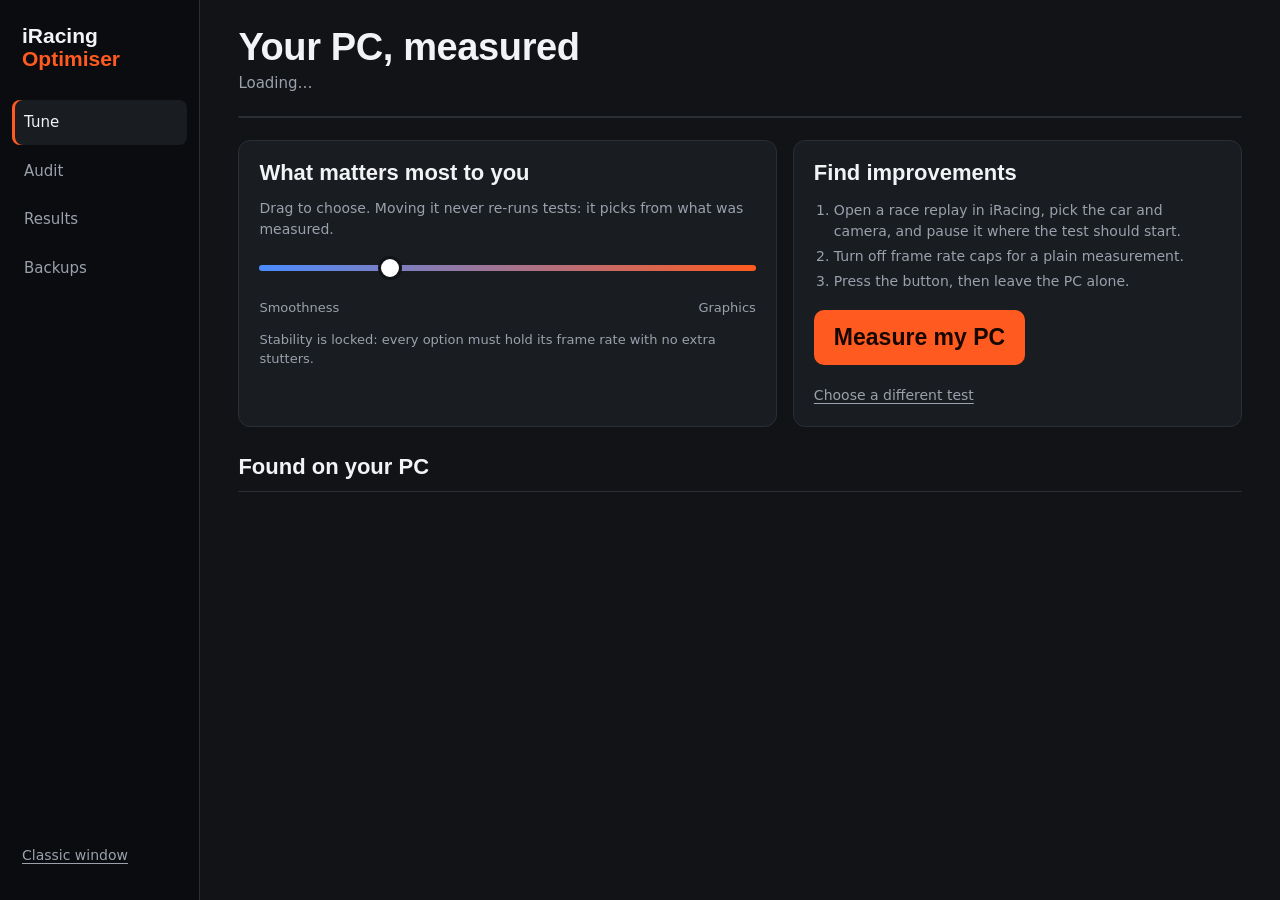
==== iroptimizer/webui/index.html @ 359b41b2 "Sim restart loop: close iRacing, change a graphics setting safely, reopen the replay, carry on iRaci" ====
<!DOCTYPE html>
<html lang="en"><head><meta charset="utf-8"><meta name="viewport" content="width=device-width,initial-scale=1">
<meta http-equiv="Content-Security-Policy" content="default-src 'self'; script-src 'self'; style-src 'self'; img-src 'self' data:; connect-src 'self'">
<title>iRacing Optimiser</title>
<link rel="stylesheet" href="app.css">
</head><body>
<div class="app">
<nav class="rail" aria-label="Screens">
 <div class="brand">iRacing <span>Optimiser</span><small id="version-top"></small></div>
 <button class="nav" data-screen="tune" aria-current="true">Tune</button>
 <button class="nav" data-screen="audit" aria-current="false">Audit</button>
 <button class="nav" data-screen="results" aria-current="false">Results</button>
 <button class="nav" data-screen="backups" aria-current="false">Backups</button>
 <div class="foot"><button class="link" id="classic">Classic window</button><span id="machine"></span><span id="version"></span></div>
</nav>
<main>
<div id="alert" class="alert" hidden></div>
<div id="update" class="alert update" hidden><p><strong>A newer build is available.</strong> Install it here instead of downloading it again.</p><button class="btn small" id="update-go">Update and restart</button></div>

<section id="tune">
 <h1>Your PC, measured</h1>
 <p class="sub" id="subtitle">Loading…</p>
 <div class="read" id="readouts"></div>
 <div class="tune">
  <div class="card">
   <h2>What matters most to you</h2>
   <label for="focus" class="hint">Drag to choose. Moving it never re-runs tests: it picks from what was measured.</label>
   <input type="range" id="focus" min="0" max="4" step="1" value="1" aria-describedby="pick">
   <div class="ends"><span>Smoothness</span><span>Graphics</span></div>
   <p id="pick"><b id="pick-label"></b><span id="pick-text"></span></p>
   <p class="lock">Stability is locked: every option must hold its frame rate with no extra stutters.</p>
  </div>

  <div class="card start" id="start-card">
   <div>
    <h2>Find improvements</h2>
    <ol class="steps"><li>Open a race replay in iRacing, pick the car and camera, and pause it where the test should start.</li>
     <li>Turn off frame rate caps for a plain measurement.</li><li>Press the button, then leave the PC alone.</li></ol>
   </div>
   <div>
    <button class="btn" id="go">Measure my PC</button>
    <p class="why" id="go-why"></p>
    <button class="link" id="other-tests" aria-expanded="false" aria-controls="tests-box">Choose a different test</button>
   </div>
   <div id="tests-box" class="tests-box" hidden>
    <fieldset><legend>Test</legend>
     <label class="opt"><input type="radio" name="test" value="repeat" checked> <span><b>Measure my PC</b> The same replay several times, changing nothing.</span></label>
     <label class="opt"><input type="radio" name="test" value="background"> <span><b>Background apps: running vs paused</b> Finds busy apps, pauses them for half the runs and compares.</span></label>
     <label class="opt"><input type="radio" name="test" value="restart"> <span><b>Sim restart check</b> Closes iRacing between sides and you reopen the same saved replay. Proves a restart doesn't change the result, before graphics tests rely on it.</span></label>
     <label class="opt"><input type="radio" name="test" value="guided"> <span><b>Something you switch yourself</b> The app tells you when to change it, for example G-Sync.</span></label>
    </fieldset>
    <div class="ab" id="ab-names" hidden>
     <label>A, what you have now<input id="ab-a" value="G-Sync off" maxlength="60"></label>
     <label>B, what to try<input id="ab-b" value="G-Sync on" maxlength="60"></label>
    </div>
    <details><summary>Test length</summary>
     <div class="len">
      <label>Seconds per run<input id="len-seconds" type="number" min="10" max="600" step="5" value="60"></label>
      <label>Runs (per side)<input id="len-runs" type="number" min="3" max="20" value="5"></label>
      <label>Warm-up runs<input id="len-warmup" type="number" min="0" max="3" value="1"></label>
     </div>
    </details>
    <button class="btn small" id="go-chosen">Start this test</button>
   </div>
  </div>

  <div class="card run" id="run-card" hidden>
   <h2 id="run-title"></h2>
   <div class="bar" role="progressbar" aria-valuemin="0" aria-valuemax="100" id="run-bar"><i></i></div>
   <p class="why" id="run-eta"></p>
   <div class="result" id="run-result" hidden>
    <h3 id="run-verdict"></h3>
    <div id="run-lines"></div>
    <div class="row"><button class="btn small" id="run-report">Open report</button><button class="ghost" id="run-results">See all results</button></div>
   </div>
   <ul class="log" id="run-log" aria-live="polite"></ul>
   <div class="row"><button class="ghost" id="run-stop">Stop</button><button class="ghost" id="run-close" hidden>Close</button></div>
  </div>
 </div>
 <h2>Found on your PC</h2>
 <ul class="find" id="finds"></ul>
</section>

<section id="audit" hidden>
 <h1>Audit my PC</h1>
 <p class="sub" id="au-sub">Every Windows, NVIDIA and iRacing setting that can affect smoothness, as it is now. Nothing is changed.</p>
 <div class="card"><div class="head"><h2>Current settings</h2><button class="ghost" id="au-refresh">Read again</button></div>
  <div class="chips" role="group" aria-label="Show">
   <span class="chip-label">Area</span>
   <button class="chip" data-area="" aria-pressed="true">All</button><button class="chip" data-area="Windows" aria-pressed="false">Windows</button><button class="chip" data-area="NVIDIA" aria-pressed="false">NVIDIA</button><button class="chip" data-area="iRacing" aria-pressed="false">iRacing</button>
   <span class="chip-label">Verdict</span>
   <button class="chip" data-show="" aria-pressed="true">All</button><button class="chip" data-show="attention" aria-pressed="false">Needs attention</button><button class="chip" data-show="test" aria-pressed="false">Test</button><button class="chip" data-show="fine" aria-pressed="false">Fine or info</button>
  </div>
  <div class="scroll"><table><thead><tr><th>Setting</th><th>Now</th><th>Verdict</th><th>Why</th><th></th></tr></thead><tbody id="au-rows"></tbody></table></div>
  <p class="note">"Test" means it depends on your PC, so only a measurement can say. "Test automatically" switches the setting itself, measures both and puts yours back, even after a crash. "Test this" is for settings the app can't switch while iRacing runs yet: the replay pauses, you change that one setting, and the app measures both.</p>
 </div>
</section>

<section id="results" hidden>
 <h1 id="headline"></h1>
 <p class="sub">Every number here comes from your PC on the replay you chose.</p>
 <div class="res">
  <div class="card"><h2>1% low per setup tested</h2><div class="fig"><svg id="chart" role="img" aria-label="1% low fps for each setup tested"></svg></div></div>
  <div class="card sum"><h2>Summary</h2><div id="summary"></div></div>
 </div>
 <div class="card"><div class="head"><h2>Tests, changes and notes</h2><div class="row"><button class="ghost" id="add-note">Add a note</button><button class="ghost" id="open-folder">Open results folder</button></div></div>
  <div class="scroll"><table><thead><tr><th>When</th><th>Test</th><th class="n">1% low (fps)</th><th class="n">Slowest 1% of frames</th><th>Verdict</th><th></th></tr></thead><tbody id="tests"></tbody></table></div>
 </div>
</section>

<section id="backups" hidden>
 <h1>Backups</h1>
 <p class="sub" id="bk-sub">Your iRacing settings are saved before anything changes. One click puts them back.</p>
 <div class="card"><div class="head"><h2>Saved settings</h2><button class="ghost" id="bk-now">Back up now</button></div>
  <div class="scroll"><table><thead><tr><th>Saved</th><th>Why</th><th>Files</th><th></th></tr></thead><tbody id="bk-rows"></tbody></table></div>
  <p class="note" id="bk-note"></p>
 </div>
</section>
</main></div>

<dialog id="dlg" aria-labelledby="dlg-title">
 <h2 id="dlg-title"></h2>
 <div id="dlg-body"></div>
 <div class="row end"><button class="ghost" id="dlg-cancel">Cancel</button><button class="btn small" id="dlg-ok">OK</button></div>
</dialog>
<div id="toast" class="toast" role="status" hidden></div>
<script src="app.js"></script>
</body></html>
---- iroptimizer/webui/app.css ----
/* A race engineer's screen: graphite ground, white ink, one signal orange for the action,
   green and red only for verdicts. Fonts are built into Windows (nothing is downloaded). */
:root{color-scheme:dark;--bg:#111317;--rail:#0b0c0f;--panel:#191c21;--panel2:#20242a;--line:#2a2e35;--ink:#f2f3f5;--mute:#9aa1ac;
 --go:#ff5a1f;--good:#3ecf74;--bad:#ff4d4d;--warn:#f2b84b;--info:#6aa6ff;
 --display:"Bahnschrift SemiCondensed","Bahnschrift","Barlow Semi Condensed","Arial Narrow",sans-serif;
 --text:"Segoe UI Variable Text","Segoe UI",system-ui,sans-serif}
*{box-sizing:border-box;min-width:0}
html,body{height:100%}
body{margin:0;background:var(--bg);color:var(--ink);font:15px/1.5 var(--text);overflow-x:clip}
.app{display:grid;grid-template-columns:200px minmax(0,1fr);min-height:100%}
.rail{background:var(--rail);padding:20px 12px;display:flex;flex-direction:column;gap:4px;border-right:1px solid var(--line);position:sticky;top:0;height:100vh}
.brand{font:700 21px/1.1 var(--display);padding:4px 10px 20px}
.brand span{color:var(--go)}
.brand small{display:block;font:500 12px/1.4 var(--text);color:var(--mute);margin-top:6px}
.nav{all:unset;cursor:pointer;display:block;padding:11px 12px;border-radius:8px;color:var(--mute);font-weight:500;min-height:22px}
.nav:hover{background:var(--panel);color:var(--ink)}
.nav[aria-current=true]{background:var(--panel);color:var(--ink);box-shadow:inset 3px 0 0 var(--go)}
.nav:focus-visible{outline:2px solid var(--go)}
.rail .foot{margin-top:auto;color:var(--mute);font-size:12px;padding:10px;display:flex;flex-direction:column;gap:2px}
main{padding:28px clamp(16px,3vw,40px) 48px;max-width:1280px;width:100%}
h1{font:600 38px/1.05 var(--display);margin:0 0 4px;letter-spacing:-.01em}
h2{font:600 22px/1.1 var(--display);margin:0 0 12px}
.sub{color:var(--mute);margin:0 0 22px}
.hint{color:var(--mute);font-size:14px;display:block}
.alert{background:#3a1416;border:1px solid var(--bad);border-radius:12px;padding:14px 18px;margin-bottom:20px;display:flex;gap:16px;align-items:center;justify-content:space-between}
.alert p{margin:0}
.alert.update{background:#1c2433;border-color:var(--info)}
.read{display:grid;grid-template-columns:repeat(4,minmax(0,1fr));gap:1px;background:var(--line);border:1px solid var(--line);border-radius:12px;overflow:hidden;margin-bottom:22px}
.read div{background:var(--panel);padding:16px 18px}
.read b{display:block;font:700 clamp(34px,4.4vw,54px)/1 var(--display);font-variant-numeric:tabular-nums;margin-top:4px}
.read small{color:var(--mute);font-size:13px}
.read em{font-style:normal;font-size:13px;color:var(--good);display:block;margin-top:6px;min-height:1.2em}
.read em.mute{color:var(--mute)}
.tune{display:grid;grid-template-columns:minmax(0,1.2fr) minmax(0,1fr);gap:16px;margin-bottom:28px}
.card{background:var(--panel);border:1px solid var(--line);border-radius:12px;padding:20px}
.head{display:flex;justify-content:space-between;align-items:center;gap:12px;margin-bottom:6px}
.head h2{margin:0}
.ends{display:flex;justify-content:space-between;color:var(--mute);font-size:13px;margin-top:2px}
input[type=range]{width:100%;appearance:none;height:44px;background:transparent;margin:6px 0 0}
input[type=range]::-webkit-slider-runnable-track{height:6px;border-radius:3px;background:linear-gradient(90deg,#4b8cff,var(--go))}
input[type=range]::-webkit-slider-thumb{appearance:none;width:24px;height:24px;border-radius:50%;background:#fff;margin-top:-9px;border:3px solid var(--bg)}
input[type=range]:focus-visible{outline:2px solid var(--go);outline-offset:2px}
#pick{margin:12px 0 0;font-size:14px;color:var(--mute)}
#pick b{display:block;font:600 19px/1.2 var(--display);color:var(--ink);margin-bottom:4px}
.lock{margin:12px 0 0;font-size:13px;color:var(--mute)}
.start{display:flex;flex-direction:column;gap:16px}
.steps{margin:0;padding-left:20px;color:var(--mute);font-size:14px}
.steps li{padding:2px 0}
.btn{all:unset;cursor:pointer;display:block;text-align:center;border-radius:10px;padding:16px 20px;font:700 23px/1 var(--display);background:var(--go);color:#160700}
.btn.small{font-size:18px;padding:12px 18px;display:inline-block}
.btn:hover{filter:brightness(1.08)}.btn:focus-visible{outline:2px solid #fff;outline-offset:3px}
.btn[disabled]{opacity:.5;cursor:default;filter:none}
.ghost{all:unset;cursor:pointer;border:1px solid var(--line);border-radius:8px;padding:8px 14px;font-weight:500;white-space:nowrap;font-size:14px}
.ghost:hover{border-color:var(--mute)}.ghost:focus-visible{outline:2px solid var(--go)}
.link{all:unset;cursor:pointer;color:var(--mute);font-size:14px;text-decoration:underline;text-underline-offset:3px;margin-top:10px;display:inline-block}
.link:hover{color:var(--ink)}.link:focus-visible{outline:2px solid var(--go)}
.why{color:var(--mute);font-size:14px;margin:10px 0 0}
.tests-box{border-top:1px solid var(--line);padding-top:14px;display:flex;flex-direction:column;gap:12px}
fieldset{border:0;margin:0;padding:0;display:flex;flex-direction:column;gap:8px}
legend{color:var(--mute);font-size:13px;margin-bottom:4px}
.opt{display:grid;grid-template-columns:20px minmax(0,1fr);gap:8px;align-items:start;font-size:14px;color:var(--mute);cursor:pointer}
.opt b{display:block;color:var(--ink);font-weight:600}
.opt input{margin-top:4px;accent-color:var(--go)}
.ab,.len{display:grid;grid-template-columns:repeat(auto-fit,minmax(140px,1fr));gap:10px}
.ab label,.len label{display:flex;flex-direction:column;gap:4px;font-size:13px;color:var(--mute)}
input:not([type]),input[type=number]{background:var(--bg);color:var(--ink);border:1px solid var(--line);border-radius:8px;padding:8px 10px;font:inherit}
input:focus-visible{outline:2px solid var(--go);outline-offset:1px}
details summary{cursor:pointer;color:var(--mute);font-size:14px;margin-bottom:8px}
.run .bar{height:8px;background:var(--bg);border-radius:4px;overflow:hidden;margin:4px 0 6px}
.run .bar i{display:block;height:100%;width:0;background:var(--go);transition:width .6s linear}
.log{list-style:none;margin:12px 0;padding:10px 12px;background:var(--bg);border-radius:8px;font:12.5px/1.6 Consolas,ui-monospace,monospace;color:var(--mute);max-height:220px;overflow:auto}
.log li span{color:#5d6470;margin-right:8px}
.log li:last-child{color:var(--ink)}
.row{display:flex;gap:10px;align-items:center}
.row.end{justify-content:flex-end}
.find{list-style:none;margin:0;padding:0;border-top:1px solid var(--line)}
.find li{display:grid;grid-template-columns:12px minmax(0,1fr) auto;gap:14px;align-items:center;padding:15px 4px;border-bottom:1px solid var(--line)}
.dot{width:10px;height:10px;border-radius:50%;background:var(--info)}
.dot.good{background:var(--good)}.dot.warn{background:var(--warn)}.dot.bad{background:var(--bad)}
.tag.good{color:var(--good)}.tag.warn{color:var(--warn)}.tag.bad{color:var(--bad)}.tag.info{color:var(--mute)}
.mute{color:var(--mute)}
svg .bar{fill:#4a515c}svg .bar.best{fill:var(--go)}svg .grid{stroke:var(--line)}svg text.val{fill:var(--ink);font-weight:600}
svg .bar.stale{opacity:.35}tr.stale td{color:var(--mute)}
.find p{margin:2px 0 0;color:var(--mute);font-size:14px;max-width:95ch}
.find strong{font-weight:600}
.sum{font-size:16px;line-height:1.6}
.sum p{margin:0 0 10px;max-width:70ch}
.res{display:grid;grid-template-columns:minmax(0,1.4fr) minmax(0,1fr);gap:16px;margin-bottom:22px}
.fig{position:relative;min-height:320px}.fig>svg{position:absolute;inset:0;width:100%;height:100%}
svg text{font:12.5px var(--text);fill:var(--mute)}
.empty{color:var(--mute);font-size:14px;padding:40px 0;text-align:center}
.scroll{overflow-x:auto}
table{width:100%;border-collapse:collapse;font-size:14px}
th,td{padding:10px 8px;border-bottom:1px solid var(--line);text-align:left;vertical-align:middle}
th{color:var(--mute);font-weight:500}
.n{text-align:right;font-variant-numeric:tabular-nums;white-space:nowrap}
.tag{font-size:12px;padding:3px 9px;border-radius:20px;white-space:nowrap;border:1px solid currentColor}
.note{color:var(--mute);font-size:13px;margin:12px 0 0}
dialog{background:var(--panel2);color:var(--ink);border:1px solid var(--line);border-radius:14px;padding:24px;width:min(560px,92vw)}
dialog::backdrop{background:rgba(0,0,0,.6)}
dialog h2{font-size:26px}
#dlg-body{color:var(--mute);margin-bottom:18px}
#dlg-body p{margin:0 0 10px}
#dlg-body ul{margin:0 0 10px;padding-left:0;list-style:none}
#dlg-body li{padding:4px 0}
#dlg-body label{display:flex;gap:10px;align-items:center;color:var(--ink);cursor:pointer}
#dlg-body input[type=checkbox]{accent-color:var(--go);width:16px;height:16px}
dialog.prompt{border-color:var(--go);width:min(640px,92vw)}
dialog.prompt h2{font-size:34px;color:var(--go)}
.toast{position:fixed;right:20px;bottom:20px;background:var(--panel2);border:1px solid var(--line);border-left:3px solid var(--bad);border-radius:10px;padding:12px 16px;max-width:460px;box-shadow:0 8px 30px rgba(0,0,0,.4)}
.toast.ok{border-left-color:var(--good)}
[hidden]{display:none!important}
@media(max-width:1000px){.tune,.res{grid-template-columns:minmax(0,1fr)}}
@media(max-width:760px){.app{grid-template-columns:minmax(0,1fr)}.rail{position:static;height:auto;flex-direction:row;flex-wrap:wrap;padding:10px;border-right:0;border-bottom:1px solid var(--line)}.brand{padding:10px;width:100%}.rail .foot{display:none}.read{grid-template-columns:repeat(2,minmax(0,1fr))}.find li{grid-template-columns:12px minmax(0,1fr)}.find .ghost{grid-column:2;justify-self:start}}
@media(prefers-reduced-motion:reduce){.run .bar i{transition:none}}
tr.group th{text-align:left;padding-top:16px;color:var(--ink);font-size:13px}td.why{color:var(--mute);font-size:13px;max-width:420px}
.chips{display:flex;flex-wrap:wrap;gap:6px;align-items:center;margin:4px 0 10px}.chip-label{color:var(--mute);font-size:12px;margin:0 4px 0 10px}.chip-label:first-child{margin-left:0}
.chip{background:transparent;color:var(--ink);border:1px solid var(--line);border-radius:20px;padding:5px 12px;font:inherit;font-size:13px;cursor:pointer}.chip[aria-pressed=true]{border-color:var(--go);color:var(--go)}
.fold{background:none;border:0;color:var(--ink);font:inherit;font-weight:600;cursor:pointer;padding:0}tr.summary td{font-weight:600}
tr.summary td.why{font-weight:400}
tr.event td{color:var(--mute);font-size:13px}tr.event .tag{margin-right:6px}
#note-text{width:100%;min-width:420px;background:var(--bg);color:var(--ink);border:1px solid var(--line);border-radius:8px;padding:8px;font:inherit}
.result{border:1px solid var(--line);border-radius:10px;padding:12px 16px;margin:8px 0}.result h3{margin:0 0 6px;font-size:18px}.result p{margin:4px 0;color:var(--ink)}
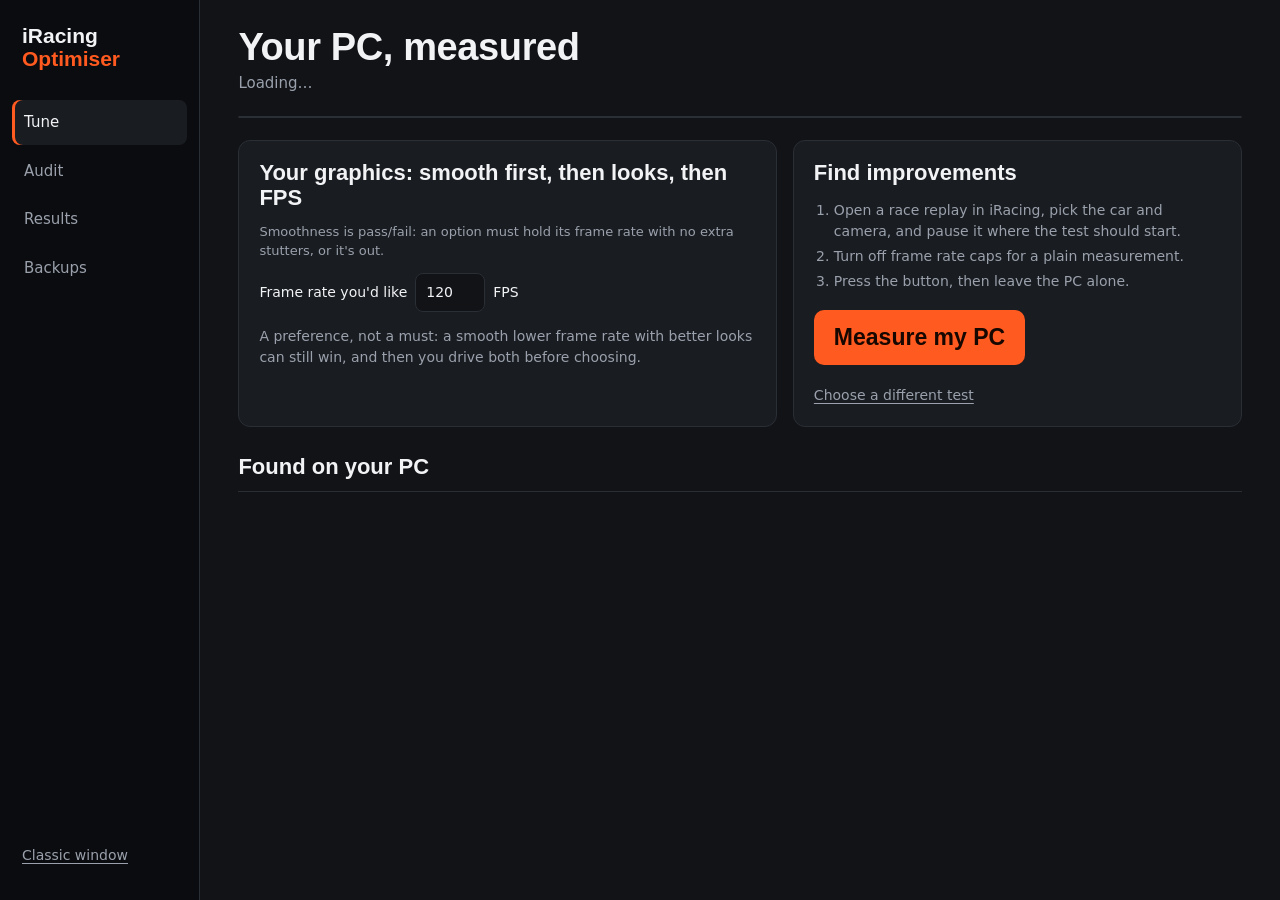
==== commit 82330a10: "Floors-then-quality screen replaces the Smoothness-to-Graphics slider, with Apply The Tune card now " ====
--- a/iroptimizer/webui/index.html
+++ b/iroptimizer/webui/index.html
@@ -22,13 +22,17 @@
  <p class="sub" id="subtitle">Loading…</p>
  <div class="read" id="readouts"></div>
  <div class="tune">
-  <div class="card">
-   <h2>What matters most to you</h2>
-   <label for="focus" class="hint">Drag to choose. Moving it never re-runs tests: it picks from what was measured.</label>
-   <input type="range" id="focus" min="0" max="4" step="1" value="1" aria-describedby="pick">
-   <div class="ends"><span>Smoothness</span><span>Graphics</span></div>
-   <p id="pick"><b id="pick-label"></b><span id="pick-text"></span></p>
-   <p class="lock">Stability is locked: every option must hold its frame rate with no extra stutters.</p>
+  <div class="card" id="picker-card">
+   <h2>Your graphics: smooth first, then looks, then FPS</h2>
+   <p class="lock">Smoothness is pass/fail: an option must hold its frame rate with no extra stutters, or it's out.</p>
+   <label class="minfps">Frame rate you'd like<input id="min-fps" type="number" min="30" max="240" step="10" value="120"> FPS</label>
+   <p class="hint">A preference, not a must: a smooth lower frame rate with better looks can still win, and then you drive both before choosing.</p>
+   <ol class="steps" id="picker-steps"></ol>
+   <div id="picker-pick" hidden>
+    <p><b id="pick-name"></b> <span id="pick-text"></span></p>
+    <button class="btn small" id="pick-apply">Apply to iRacing</button>
+   </div>
+   <button class="ghost" id="picker-next" hidden></button>
   </div>
 
   <div class="card start" id="start-card">
@@ -47,6 +51,9 @@
      <label class="opt"><input type="radio" name="test" value="repeat" checked> <span><b>Measure my PC</b> The same replay several times, changing nothing.</span></label>
      <label class="opt"><input type="radio" name="test" value="background"> <span><b>Background apps: running vs paused</b> Finds busy apps, pauses them for half the runs and compares.</span></label>
      <label class="opt"><input type="radio" name="test" value="restart"> <span><b>Sim restart check</b> Closes iRacing between sides and you reopen the same saved replay. Proves a restart doesn't change the result, before graphics tests rely on it.</span></label>
+     <label class="opt"><input type="radio" name="test" value="floorprobe"> <span><b>Graphics floor check</b> Your graphics vs the lowest, with a restart between sides. Shows whether graphics alone can reach 120 FPS, or whether the CPU or sim is the limit.</span></label>
+     <label class="opt"><input type="radio" name="test" value="costrank"> <span><b>What costs the most frames</b> Lowers each graphics setting one step, one at a time, and ranks them by frames gained. About 1.5 hours and around 15 replay reopens.</span></label>
+     <label class="opt"><input type="radio" name="test" value="pick"> <span><b>Pick my graphics</b> Uses the floor check and the cost ranking: tests the picked settings, a 120 cap and an 80 cap against yours, and picks the smoothest, best-looking one. About 45 minutes and 7 replay reopens.</span></label>
      <label class="opt"><input type="radio" name="test" value="guided"> <span><b>Something you switch yourself</b> The app tells you when to change it, for example G-Sync.</span></label>
     </fieldset>
     <div class="ab" id="ab-names" hidden>
--- a/iroptimizer/webui/app.css
+++ b/iroptimizer/webui/app.css
@@ -121,3 +121,9 @@
 tr.event td{color:var(--mute);font-size:13px}tr.event .tag{margin-right:6px}
 #note-text{width:100%;min-width:420px;background:var(--bg);color:var(--ink);border:1px solid var(--line);border-radius:8px;padding:8px;font:inherit}
 .result{border:1px solid var(--line);border-radius:10px;padding:12px 16px;margin:8px 0}.result h3{margin:0 0 6px;font-size:18px}.result p{margin:4px 0;color:var(--ink)}
+
+.minfps{display:flex;gap:8px;align-items:center;margin:12px 0 4px;font-size:14px}
+.minfps input{width:70px}
+#picker-steps{margin:10px 0}
+#picker-steps li.done b{color:var(--ok,#5c5)}
+#picker-pick{margin-top:10px}
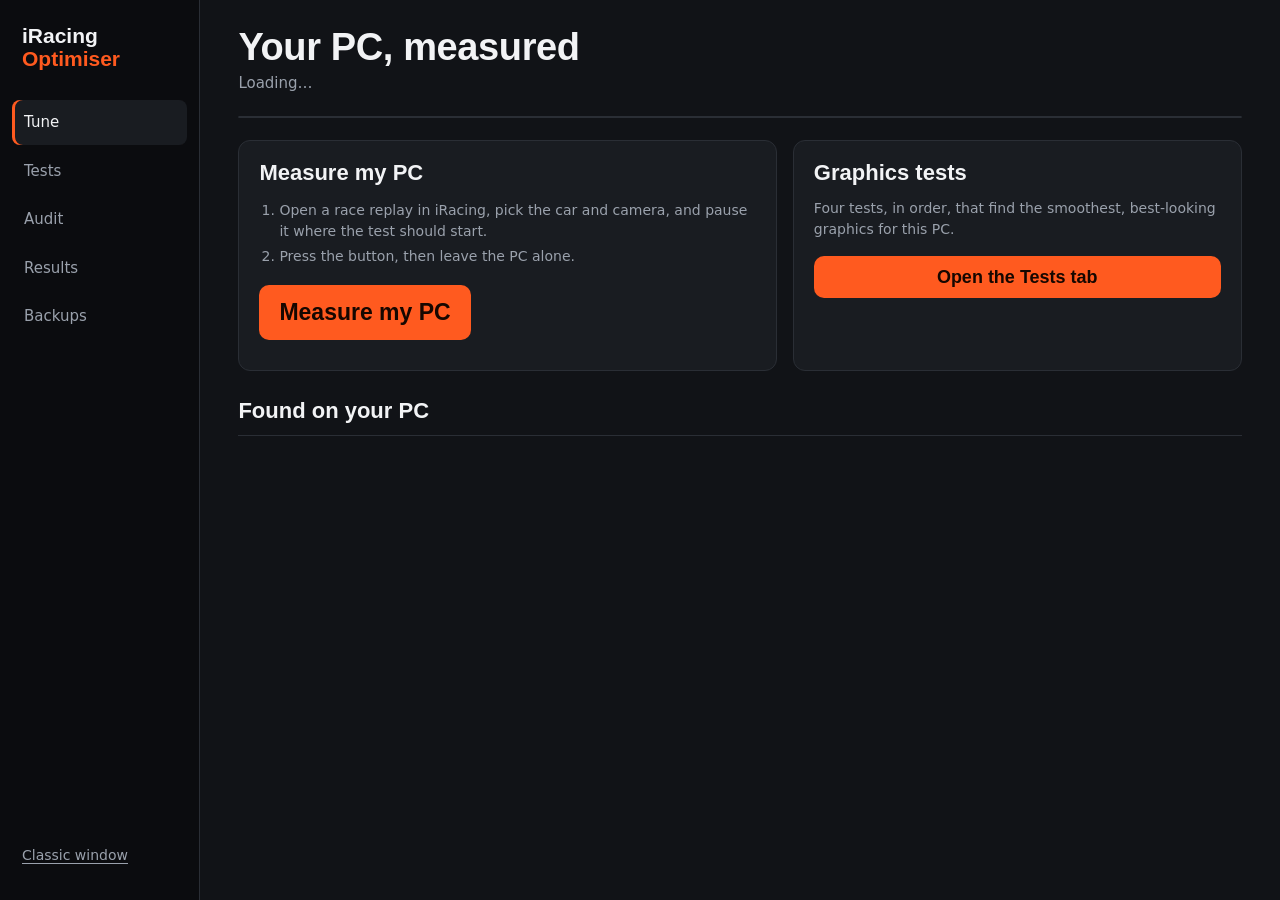
==== commit cb3eaebe: "Tests get their own tab: the four graphics tests as numbered cards with status, what's needed and St" ====
--- a/iroptimizer/webui/index.html
+++ b/iroptimizer/webui/index.html
@@ -8,6 +8,7 @@
 <nav class="rail" aria-label="Screens">
  <div class="brand">iRacing <span>Optimiser</span><small id="version-top"></small></div>
  <button class="nav" data-screen="tune" aria-current="true">Tune</button>
+ <button class="nav" data-screen="testsview" aria-current="false">Tests</button>
  <button class="nav" data-screen="audit" aria-current="false">Audit</button>
  <button class="nav" data-screen="results" aria-current="false">Results</button>
  <button class="nav" data-screen="backups" aria-current="false">Backups</button>
@@ -22,56 +23,36 @@
  <p class="sub" id="subtitle">Loading…</p>
  <div class="read" id="readouts"></div>
  <div class="tune">
-  <div class="card" id="picker-card">
-   <h2>Your graphics: smooth first, then looks, then FPS</h2>
-   <p class="lock">Smoothness is pass/fail: an option must hold its frame rate with no extra stutters, or it's out.</p>
-   <label class="minfps">Frame rate you'd like<input id="min-fps" type="number" min="30" max="240" step="10" value="120"> FPS</label>
-   <p class="hint">A preference, not a must: a smooth lower frame rate with better looks can still win, and then you drive both before choosing.</p>
-   <ol class="steps" id="picker-steps"></ol>
-   <div id="picker-pick" hidden>
-    <p><b id="pick-name"></b> <span id="pick-text"></span></p>
-    <button class="btn small" id="pick-apply">Apply to iRacing</button>
-   </div>
-   <button class="ghost" id="picker-next" hidden></button>
-  </div>
-
   <div class="card start" id="start-card">
    <div>
-    <h2>Find improvements</h2>
+    <h2>Measure my PC</h2>
     <ol class="steps"><li>Open a race replay in iRacing, pick the car and camera, and pause it where the test should start.</li>
-     <li>Turn off frame rate caps for a plain measurement.</li><li>Press the button, then leave the PC alone.</li></ol>
+     <li>Press the button, then leave the PC alone.</li></ol>
    </div>
    <div>
     <button class="btn" id="go">Measure my PC</button>
     <p class="why" id="go-why"></p>
-    <button class="link" id="other-tests" aria-expanded="false" aria-controls="tests-box">Choose a different test</button>
-   </div>
-   <div id="tests-box" class="tests-box" hidden>
-    <fieldset><legend>Test</legend>
-     <label class="opt"><input type="radio" name="test" value="repeat" checked> <span><b>Measure my PC</b> The same replay several times, changing nothing.</span></label>
-     <label class="opt"><input type="radio" name="test" value="background"> <span><b>Background apps: running vs paused</b> Finds busy apps, pauses them for half the runs and compares.</span></label>
-     <label class="opt"><input type="radio" name="test" value="restart"> <span><b>Sim restart check</b> Closes iRacing between sides and you reopen the same saved replay. Proves a restart doesn't change the result, before graphics tests rely on it.</span></label>
-     <label class="opt"><input type="radio" name="test" value="floorprobe"> <span><b>Graphics floor check</b> Your graphics vs the lowest, with a restart between sides. Shows whether graphics alone can reach 120 FPS, or whether the CPU or sim is the limit.</span></label>
-     <label class="opt"><input type="radio" name="test" value="costrank"> <span><b>What costs the most frames</b> Lowers each graphics setting one step, one at a time, and ranks them by frames gained. About 1.5 hours and around 15 replay reopens.</span></label>
-     <label class="opt"><input type="radio" name="test" value="pick"> <span><b>Pick my graphics</b> Uses the floor check and the cost ranking: tests the picked settings, a 120 cap and an 80 cap against yours, and picks the smoothest, best-looking one. About 45 minutes and 7 replay reopens.</span></label>
-     <label class="opt"><input type="radio" name="test" value="guided"> <span><b>Something you switch yourself</b> The app tells you when to change it, for example G-Sync.</span></label>
-    </fieldset>
-    <div class="ab" id="ab-names" hidden>
-     <label>A, what you have now<input id="ab-a" value="G-Sync off" maxlength="60"></label>
-     <label>B, what to try<input id="ab-b" value="G-Sync on" maxlength="60"></label>
-    </div>
-    <details><summary>Test length</summary>
-     <div class="len">
-      <label>Seconds per run<input id="len-seconds" type="number" min="10" max="600" step="5" value="60"></label>
-      <label>Runs (per side)<input id="len-runs" type="number" min="3" max="20" value="5"></label>
-      <label>Warm-up runs<input id="len-warmup" type="number" min="0" max="3" value="1"></label>
-     </div>
-    </details>
-    <button class="btn small" id="go-chosen">Start this test</button>
    </div>
   </div>
+  <div class="card start">
+   <div>
+    <h2>Graphics tests</h2>
+    <p class="why" id="tune-steps-line">Four tests, in order, that find the smoothest, best-looking graphics for this PC.</p>
+   </div>
+   <button class="btn small" id="to-tests">Open the Tests tab</button>
+  </div>
+ </div>
+ <h2>Found on your PC</h2>
+ <ul class="find" id="finds"></ul>
+</section>
 
-  <div class="card run" id="run-card" hidden>
+<section id="testsview" hidden>
+ <h1>Graphics tests</h1>
+ <p class="sub">Run them in order, one at a time. Each one closes and reopens iRacing by itself, so you can leave the PC once it's going.</p>
+ <label class="minfps">Frame rate you'd like<input id="min-fps" type="number" min="30" max="240" step="10" value="120"> FPS</label>
+ <p class="hint">A preference, not a must: a smooth lower frame rate with better looks can still win, and then you drive both before choosing.</p>
+ <div id="steps-warn" class="alert" hidden></div>
+ <div class="card run" id="run-card" hidden>
    <h2 id="run-title"></h2>
    <div class="bar" role="progressbar" aria-valuemin="0" aria-valuemax="100" id="run-bar"><i></i></div>
    <p class="why" id="run-eta"></p>
@@ -83,9 +64,25 @@
    <ul class="log" id="run-log" aria-live="polite"></ul>
    <div class="row"><button class="ghost" id="run-stop">Stop</button><button class="ghost" id="run-close" hidden>Close</button></div>
   </div>
+ <ol class="stepcards" id="stepcards"></ol>
+ <h2 class="other-h">Other tests</h2>
+ <div class="others">
+  <div class="card other"><h3>Measure my PC</h3><p class="why">The same replay several times, changing nothing. Shows how steady this PC is.</p><button class="ghost" data-start="repeat">Start</button></div>
+  <div class="card other"><h3>Background apps: running vs paused</h3><p class="why">Finds busy apps, pauses them for half the runs and compares.</p><button class="ghost" data-start="background">Start</button></div>
+  <div class="card other"><h3>Something you switch yourself</h3><p class="why">The app tells you when to change it, for example G-Sync.</p>
+   <div class="ab" id="ab-names">
+    <label>A, what you have now<input id="ab-a" value="G-Sync off" maxlength="60"></label>
+    <label>B, what to try<input id="ab-b" value="G-Sync on" maxlength="60"></label>
+   </div>
+   <button class="ghost" data-start="guided">Start</button></div>
  </div>
- <h2>Found on your PC</h2>
- <ul class="find" id="finds"></ul>
+ <details class="lenbox"><summary>Test length (for the other tests)</summary>
+  <div class="len">
+   <label>Seconds per run<input id="len-seconds" type="number" min="10" max="600" step="5" value="60"></label>
+   <label>Runs (per side)<input id="len-runs" type="number" min="3" max="20" value="5"></label>
+   <label>Warm-up runs<input id="len-warmup" type="number" min="0" max="3" value="1"></label>
+  </div>
+ </details>
 </section>
 
 <section id="audit" hidden>
@@ -111,7 +108,7 @@
   <div class="card sum"><h2>Summary</h2><div id="summary"></div></div>
  </div>
  <div class="card"><div class="head"><h2>Tests, changes and notes</h2><div class="row"><button class="ghost" id="add-note">Add a note</button><button class="ghost" id="open-folder">Open results folder</button></div></div>
-  <div class="scroll"><table><thead><tr><th>When</th><th>Test</th><th class="n">1% low (fps)</th><th class="n">Slowest 1% of frames</th><th>Verdict</th><th></th></tr></thead><tbody id="tests"></tbody></table></div>
+  <div class="scroll"><table><thead><tr><th>When</th><th>Test</th><th class="n">1% low (fps)</th><th class="n">Slowest 1% of frames</th><th>Verdict</th><th></th></tr></thead><tbody id="test-rows"></tbody></table></div>
  </div>
 </section>
 
--- a/iroptimizer/webui/app.css
+++ b/iroptimizer/webui/app.css
@@ -124,6 +124,27 @@
 
 .minfps{display:flex;gap:8px;align-items:center;margin:12px 0 4px;font-size:14px}
 .minfps input{width:70px}
-#picker-steps{margin:10px 0}
-#picker-steps li.done b{color:var(--ok,#5c5)}
-#picker-pick{margin-top:10px}
+
+/* Tests tab: the four graphics tests as numbered cards, the next one lit */
+#testsview .minfps{margin-top:0}
+#testsview .run{margin:18px 0}
+.stepcards{list-style:none;margin:18px 0 28px;padding:0;display:flex;flex-direction:column;gap:12px}
+.stepcard{display:grid;grid-template-columns:56px minmax(0,1fr) auto;gap:18px;align-items:start}
+.stepcard .num{font:700 40px/1 var(--display);color:var(--mute);text-align:center;padding-top:2px}
+.stepcard.next{border-color:var(--go);box-shadow:inset 4px 0 0 var(--go)}
+.stepcard.next .num{color:var(--go)}
+.stepcard.passed .num,.stepcard.done .num{color:var(--good)}
+.stepcard.failed .num{color:var(--bad)}
+.stepcard .head{justify-content:flex-start;gap:14px}
+.stepcard p{margin:6px 0 0}
+.stepcard .result-line{color:var(--ink);font-weight:500}
+.stepcard .needs{font-size:14px;color:var(--mute)}.stepcard .needs b{color:var(--ink)}
+.stepcard .go{align-self:center}
+.stepcard .go .btn{font-size:20px;padding:16px 22px}
+.pickbox{border-top:1px solid var(--line);margin-top:12px;padding-top:10px;display:flex;gap:14px;align-items:center;justify-content:space-between}
+.ghost[disabled]{opacity:.45;cursor:default}
+.other-h{margin-top:8px}
+.others{display:grid;grid-template-columns:repeat(auto-fit,minmax(240px,1fr));gap:12px;margin-bottom:14px}
+.other{display:flex;flex-direction:column;gap:8px}.other h3{margin:0;font-size:17px}.other .ghost{align-self:flex-start;margin-top:auto}
+.lenbox{color:var(--mute);font-size:14px}.lenbox .len{margin-top:10px;max-width:520px}
+@media(max-width:760px){.stepcard{grid-template-columns:40px minmax(0,1fr)}.stepcard .go{grid-column:2}}
